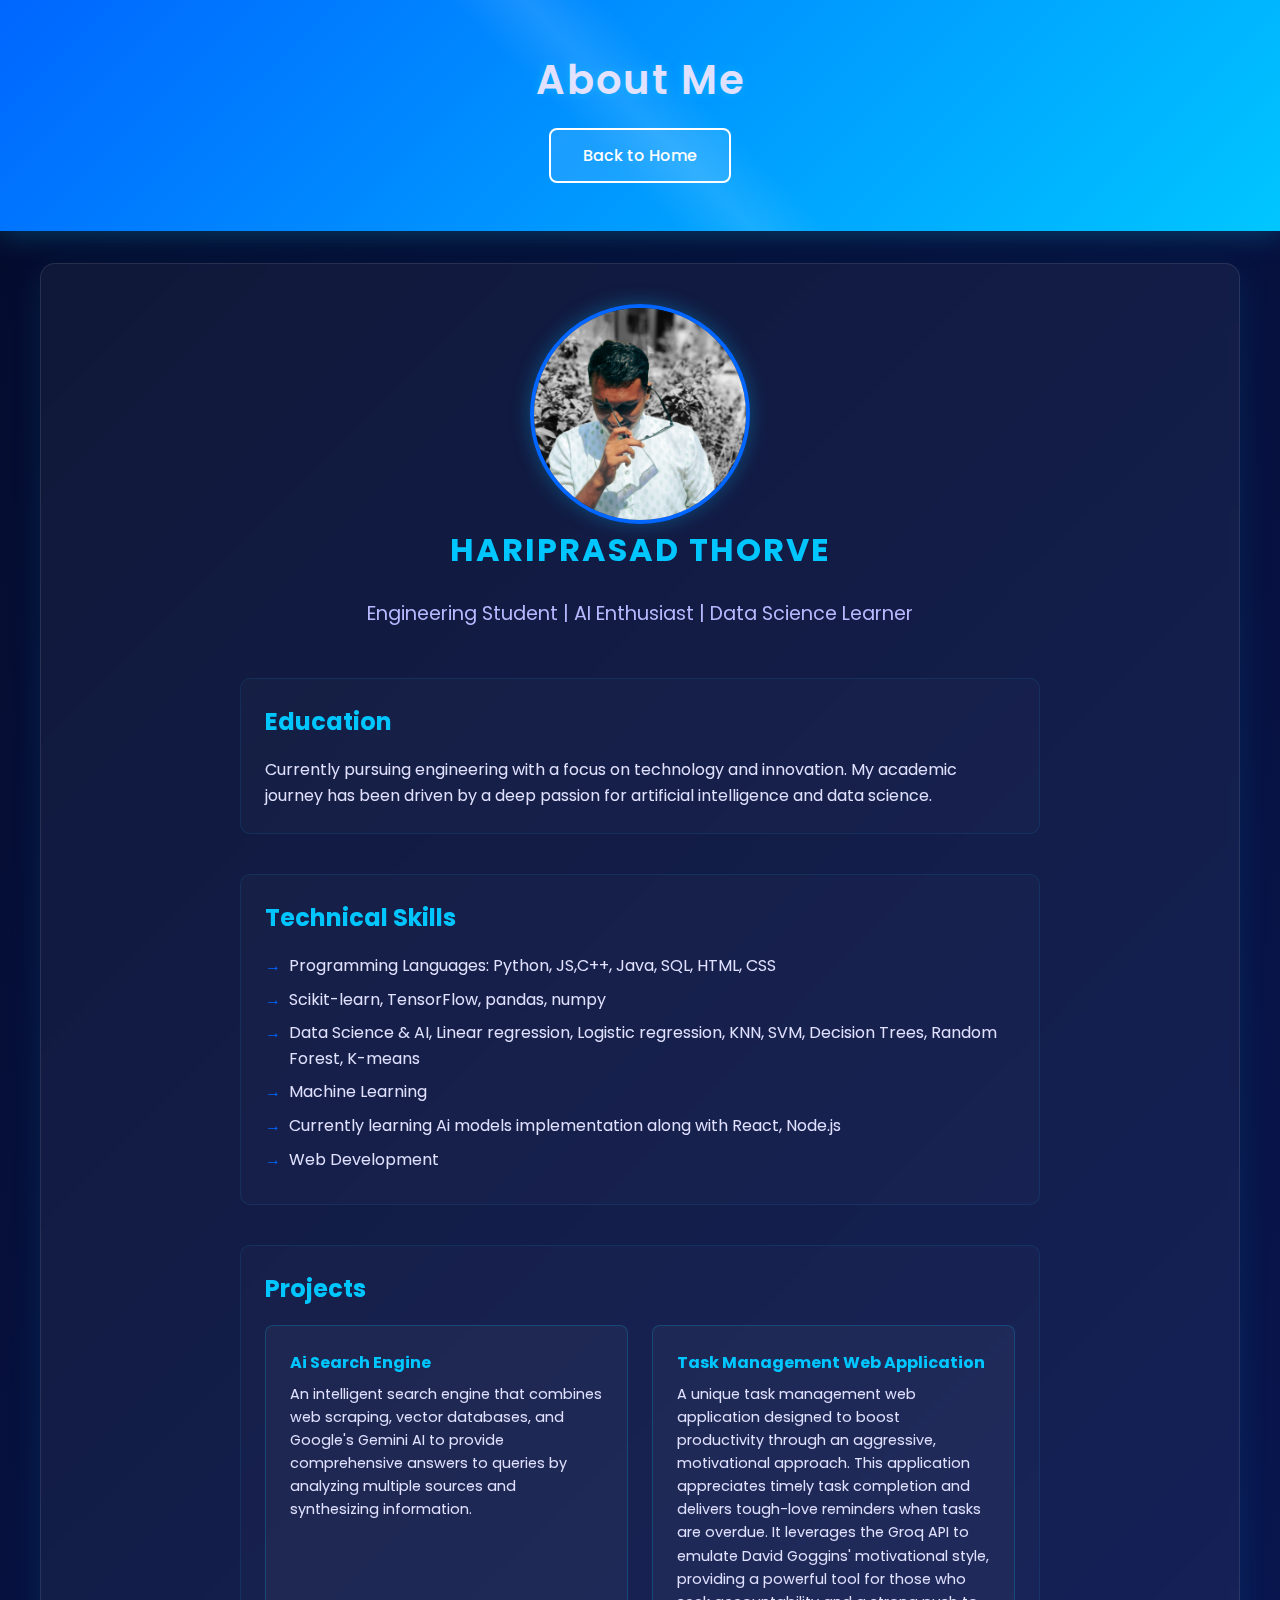
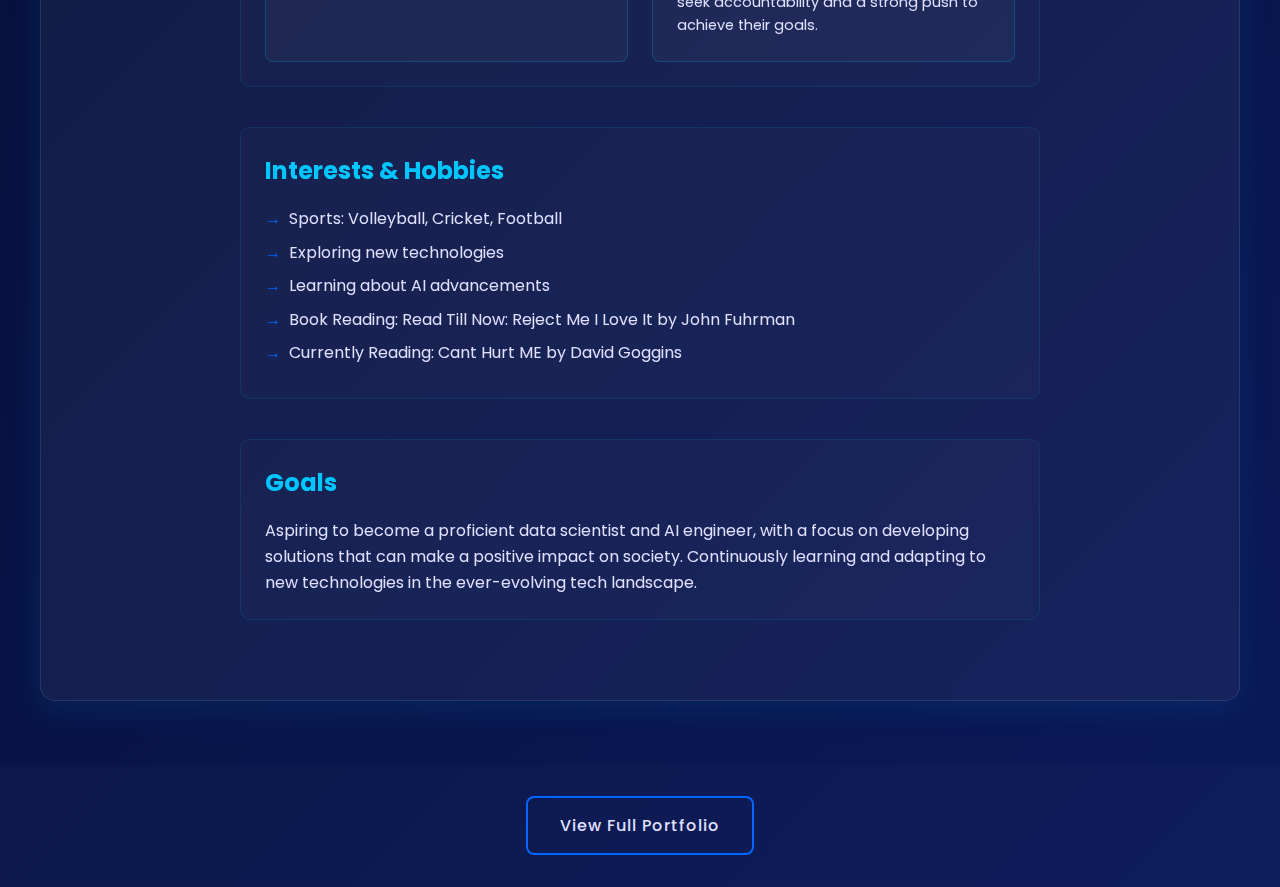
==== about.html @ 7b885e51 "Add files via upload" ====
<!DOCTYPE html>
<html lang="en">
<head>
    <meta charset="UTF-8">
    <meta name="viewport" content="width=device-width, initial-scale=1.0">
    <title>About Hariprasad Thorve</title>
    <link rel="stylesheet" href="styles.css">
    <link href="https://fonts.googleapis.com/css2?family=Poppins:wght@300;400;500;600;700&display=swap" rel="stylesheet">
</head>
<body>
    <header>
        <h1 class="animate-text">About Me</h1>
        <a href="index.html" class="about-btn">Back to Home</a>
    </header>

    <section id="detailed-about">
        <div class="profile-section">
            <div class="profile-photo">
                <img src="images/myImage.jpg" alt="Hariprasad Thorve" id="profile-img">
            </div>
            <h2>Hariprasad Thorve</h2>
            <p class="tagline">Engineering Student | AI Enthusiast | Data Science Learner</p>
        </div>

        <div class="about-content">
            <div class="about-section">
                <h3>Education</h3>
                <p>Currently pursuing engineering with a focus on technology and innovation. My academic journey has been driven by a deep passion for artificial intelligence and data science.</p>
            </div>

            <div class="about-section">
                <h3>Technical Skills</h3>
                <ul class="skills-list">
                    <li>Programming Languages: Python, JS,C++, Java, SQL, HTML, CSS</li>
                    <li>Scikit-learn, TensorFlow, pandas, numpy</li>
                    <li>Data Science & AI, Linear regression, Logistic regression, KNN, SVM, Decision Trees, Random Forest, K-means</li>
                    <li>Machine Learning</li>
                    <li>Currently learning Ai models implementation along with React, Node.js</li>
                    <li>Web Development</li>
                </ul>
            </div>

            <div class="about-section">
                <h3>Projects</h3>
                <div class="projects-grid">
                    <div class="project-card">
                        <h4>Ai Search Engine</h4>
                        <p>An intelligent search engine that combines web scraping, vector databases, and Google's Gemini AI to provide comprehensive answers to queries by analyzing multiple sources and synthesizing information.</p>
                    </div>
                    <div class="project-card">
                        <h4>Task Management Web Application</h4>
                        <p>A unique task management web application designed to boost productivity through an aggressive, motivational approach. This application appreciates timely task completion and delivers tough-love reminders when tasks are overdue. It leverages the Groq API to emulate David Goggins' motivational style, providing a powerful tool for those who seek accountability and a strong push to achieve their goals.</p>
                    </div>
                </div>
            </div>

            <div class="about-section">
                <h3>Interests & Hobbies</h3>
                <ul class="interests-list">
                    <li>Sports: Volleyball, Cricket, Football</li>
                    <li>Exploring new technologies</li>
                    <li>Learning about AI advancements</li>
                    <li>Book Reading: Read Till Now: Reject Me I Love It by John Fuhrman</li>
                    <li>Currently Reading: Cant Hurt ME by David Goggins</li>
                </ul>
            </div>

            <div class="about-section">
                <h3>Goals</h3>
                <p>Aspiring to become a proficient data scientist and AI engineer, with a focus on developing solutions that can make a positive impact on society. Continuously learning and adapting to new technologies in the ever-evolving tech landscape.</p>
            </div>
        </div>
    </section>

    <footer>
        <a href="https://harithorve.github.io/Portfolio/" class="portfolio-link">View Full Portfolio</a>
    </footer>
</body>
</html>
---- styles.css ----
* {
    margin: 0;
    padding: 0;
    box-sizing: border-box;
    font-family: 'Poppins', sans-serif;
}

body {
    line-height: 1.6;
    color: #E0E0FF;
    background: #040B2B;
    background: linear-gradient(135deg, #040B2B 0%, #0A1959 100%);
    min-height: 100vh;
}

header {
    background: linear-gradient(135deg, #0066FF, #00C6FF);
    padding: 3rem;
    text-align: center;
    position: relative;
    overflow: hidden;
    box-shadow: 0 0 30px rgba(0, 198, 255, 0.3);
}

/* Cool shine effect on header */
header::before {
    content: '';
    position: absolute;
    top: 0;
    left: 0;
    width: 100%;
    height: 100%;
    background: linear-gradient(45deg, transparent 45%, rgba(255,255,255,0.1) 50%, transparent 55%);
    animation: shine 3s infinite;
}

.animate-text {
    animation: glow 2s ease-in-out infinite alternate;
    font-size: 2.5rem;
    font-weight: 600;
    letter-spacing: 2px;
    text-shadow: 0 0 10px rgba(0, 198, 255, 0.5);
}

@keyframes glow {
    from { text-shadow: 0 0 10px rgba(0, 198, 255, 0.5); }
    to { text-shadow: 0 0 20px rgba(0, 198, 255, 0.8), 0 0 30px rgba(0, 198, 255, 0.6); }
}

@keyframes shine {
    0% { transform: translateX(-100%); }
    100% { transform: translateX(100%); }
}


section {
    padding: 2.5rem;
    margin: 2rem auto;
    max-width: 1200px;
    background: rgba(255, 255, 255, 0.05);
    border-radius: 15px;
    box-shadow: 0 8px 32px 0 rgba(0, 198, 255, 0.1);
    backdrop-filter: blur(4px);
    border: 1px solid rgba(255, 255, 255, 0.1);
    transition: transform 0.3s ease;
}

section:hover {
    transform: translateY(-5px);
}


.about-text {
    font-size: 1.3rem;
    margin-bottom: 2.5rem;
    text-align: center;
    color: #B8B8FF;
}

.profile-photo {
    width: 220px;
    height: 220px;
    margin: 0 auto;
    border-radius: 50%;
    overflow: hidden;
    border: 4px solid #0066FF;
    box-shadow: 0 0 20px rgba(0, 198, 255, 0.3);
}

#profile-img {
    width: 100%;
    height: 100%;
    object-fit: cover;
    transition: transform 0.3s ease;
}

.profile-photo:hover #profile-img {
    transform: scale(1.1);
}

/* Table Styles */
table {
    width: 100%;
    border-collapse: separate;
    border-spacing: 0;
    margin: 1.5rem 0;
    background: rgba(255, 255, 255, 0.03);
}

th, td {
    padding: 1.2rem;
    border: 1px solid rgba(0, 198, 255, 0.2);
    text-align: left;
}

th {
    background: #0066FF;
    color: white;
    font-weight: 600;
    letter-spacing: 1px;
}

td {
    background: rgba(255, 255, 255, 0.02);
}

/* Media Section */
.video-container, .audio-container {
    margin: 2.5rem 0;
    background: rgba(255, 255, 255, 0.02);
    padding: 1.5rem;
    border-radius: 10px;
}

.gallery-container {
    display: grid;
    grid-template-columns: repeat(2, 1fr);
    gap: 2rem;
    padding: 1rem;
}

.gallery-container img {
    width: 100%;
    height: 300px;
    object-fit: cover;
    border-radius: 10px;
    transition: all 0.3s ease;
    border: 2px solid transparent;
}

.gallery-container img:hover {
    transform: scale(1.03);
    border-color: #0066FF;
    box-shadow: 0 0 20px rgba(0, 198, 255, 0.3);
}


.survey-form, .contact-form {
    display: flex;
    flex-direction: column;
    gap: 1.5rem;
    max-width: 600px;
    margin: 0 auto;
}

input, select, textarea {
    width: 100%;
    padding: 1rem;
    background: rgba(255, 255, 255, 0.05);
    border: 1px solid rgba(0, 198, 255, 0.2);
    border-radius: 8px;
    color: #E0E0FF;
    transition: all 0.3s ease;
}

input:focus, select:focus, textarea:focus {
    outline: none;
    border-color: #0066FF;
    box-shadow: 0 0 10px rgba(0, 198, 255, 0.3);
}

button {
    background: linear-gradient(135deg, #0066FF, #00C6FF);
    color: white;
    padding: 1rem 2rem;
    border: none;
    border-radius: 8px;
    cursor: pointer;
    transition: all 0.3s ease;
    font-weight: 600;
    letter-spacing: 1px;
    text-transform: uppercase;
}

button:hover {
    background: linear-gradient(135deg, #00C6FF, #0066FF);
    transform: translateY(-2px);
    box-shadow: 0 5px 15px rgba(0, 198, 255, 0.4);
}


.event-container {
    background: rgba(255, 255, 255, 0.02);
    padding: 2rem;
    border-radius: 15px;
    border: 1px solid rgba(0, 198, 255, 0.2);
}

.event-nav {
    display: flex;
    justify-content: center;
    gap: 2rem;
    margin-bottom: 2rem;
}

.event-nav a {
    color: #E0E0FF;
    text-decoration: none;
    padding: 0.8rem 1.5rem;
    border-radius: 8px;
    transition: all 0.3s ease;
    background: rgba(0, 198, 255, 0.1);
}

.event-nav a:hover {
    background: rgba(0, 198, 255, 0.2);
    transform: translateY(-2px);
}


footer {
    text-align: center;
    padding: 3rem;
    background: rgba(255, 255, 255, 0.02);
    margin-top: 4rem;
    
}

.portfolio-link {
    color: #E0E0FF;
    text-decoration: none;
    padding: 1rem 2rem;
    border: 2px solid #0066FF;
    border-radius: 8px;
    transition: all 0.3s ease;
    font-weight: 500;
    letter-spacing: 1px;
}

.portfolio-link:hover {
    background: #0066FF;
    color: white;
    box-shadow: 0 0 20px rgba(0, 198, 255, 0.3);
}


h2 {
    color: #00C6FF;
    margin-bottom: 1.5rem;
    font-size: 2rem;
    text-align: center;
    text-transform: uppercase;
    letter-spacing: 2px;
}

h3 {
    color: #0066FF;
    margin-bottom: 1rem;
    font-size: 1.5rem;
}


@media (max-width: 768px) {
    section {
        padding: 1.5rem;
        margin: 1rem;
    }

    .gallery-container {
        grid-template-columns: 1fr;
    }

    .event-nav {
        flex-direction: column;
        align-items: center;
    }

    .animate-text {
        font-size: 2rem;
    }

    .profile-photo {
        width: 180px;
        height: 180px;
    }
}


@import url('https://fonts.googleapis.com/css2?family=Poppins:wght@300;400;500;600;700&display=swap');


.event-content {
    padding: 2rem 0;
}

.event-content h3 {
    margin-top: 2rem;
    color: #00C6FF;
    font-size: 1.8rem;
}

.event-content p {
    color: #E0E0FF;
    margin-bottom: 2rem;
}

.event-schedule {
    width: 100%;
    margin: 1rem 0 2rem 0;
    border-collapse: separate;
    border-spacing: 0;
}

.event-schedule th,
.event-schedule td {
    padding: 1rem;
    border: 1px solid rgba(0, 198, 255, 0.2);
}

.event-schedule th {
    background: #0066FF;
    color: white;
}

.event-schedule td {
    background: rgba(255, 255, 255, 0.02);
}

.speakers-list {
    list-style: none;
    margin: 1rem 0 2rem 0;
}

.speakers-list li {
    padding: 0.5rem 0;
    color: #E0E0FF;
}

.event-register {
    max-width: 500px;
    margin: 1rem 0;
}

.event-register .form-group {
    margin-bottom: 1rem;
}

.event-register label {
    display: block;
    margin-bottom: 0.5rem;
    color: #E0E0FF;
}

.event-register input {
    width: 100%;
    padding: 0.8rem;
    background: rgba(255, 255, 255, 0.05);
    border: 1px solid rgba(0, 198, 255, 0.2);
    border-radius: 8px;
    color: #E0E0FF;
}

.register-btn {
    margin-top: 1rem;
}

.event-nav {
    background: rgba(0, 198, 255, 0.05);
    padding: 1rem;
    border-radius: 8px;
    margin-bottom: 2rem;
}

.event-nav a {
    font-weight: 500;
}


.event-content::after {
    content: '© 2023 Tech Conference';
    display: block;
    text-align: left;
    margin-top: 2rem;
    color: #E0E0FF;
    opacity: 0.7;
    font-size: 0.9rem;
}

.about-btn {
    display: inline-block;
    margin-top: 1rem;
    padding: 0.8rem 2rem;
    background: rgba(255, 255, 255, 0.1);
    border: 2px solid white;
    border-radius: 8px;
    color: white;
    text-decoration: none;
    font-weight: 500;
    transition: all 0.3s ease;
}

.about-btn:hover {
    background: white;
    color: #0066FF;
    transform: translateY(-2px);
    box-shadow: 0 5px 15px rgba(255, 255, 255, 0.2);
}

/* About page specific styles */
.profile-section {
    text-align: center;
    margin-bottom: 3rem;
}

.tagline {
    color: #B8B8FF;
    font-size: 1.2rem;
    margin: 1rem 0;
}

.about-content {
    max-width: 800px;
    margin: 0 auto;
}

.about-section {
    margin-bottom: 2.5rem;
    padding: 1.5rem;
    background: rgba(255, 255, 255, 0.02);
    border-radius: 10px;
    border: 1px solid rgba(0, 198, 255, 0.1);
}

.about-section h3 {
    color: #00C6FF;
    margin-bottom: 1rem;
}

.skills-list, .interests-list {
    list-style: none;
    padding: 0;
}

.skills-list li, .interests-list li {
    margin: 0.5rem 0;
    color: #E0E0FF;
    padding-left: 1.5rem;
    position: relative;
}

.skills-list li:before, .interests-list li:before {
    content: '→';
    position: absolute;
    left: 0;
    color: #0066FF;
}

.projects-grid {
    display: grid;
    grid-template-columns: repeat(auto-fit, minmax(250px, 1fr));
    gap: 1.5rem;
    margin-top: 1rem;
}

.project-card {
    padding: 1.5rem;
    background: rgba(255, 255, 255, 0.03);
    border-radius: 8px;
    border: 1px solid rgba(0, 198, 255, 0.2);
    transition: transform 0.3s ease;
}

.project-card:hover {
    transform: translateY(-5px);
}

.project-card h4 {
    color: #00C6FF;
    margin-bottom: 0.5rem;
}

.project-card p {
    color: #E0E0FF;
    font-size: 0.9rem;
}

@media (max-width: 768px) {
    .projects-grid {
        grid-template-columns: 1fr;
    }
    
    .about-section {
        padding: 1rem;
    }
}
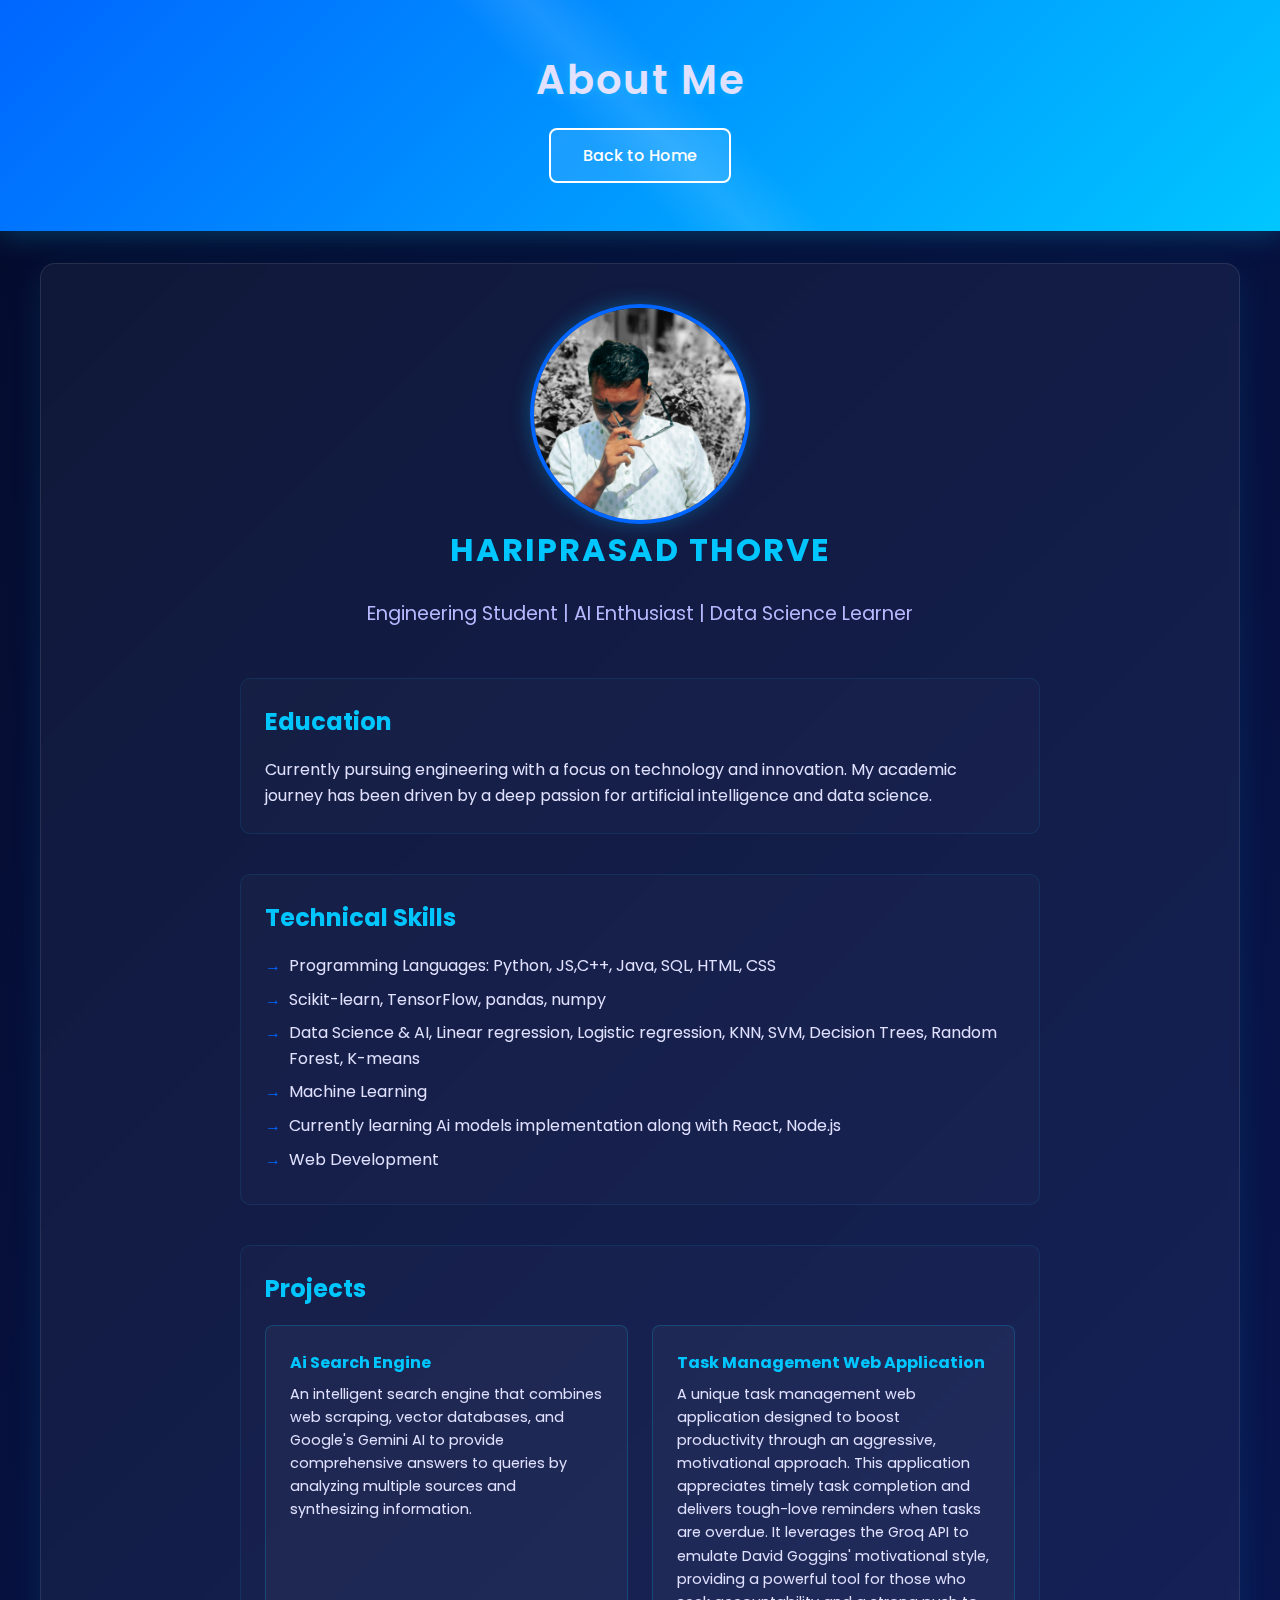
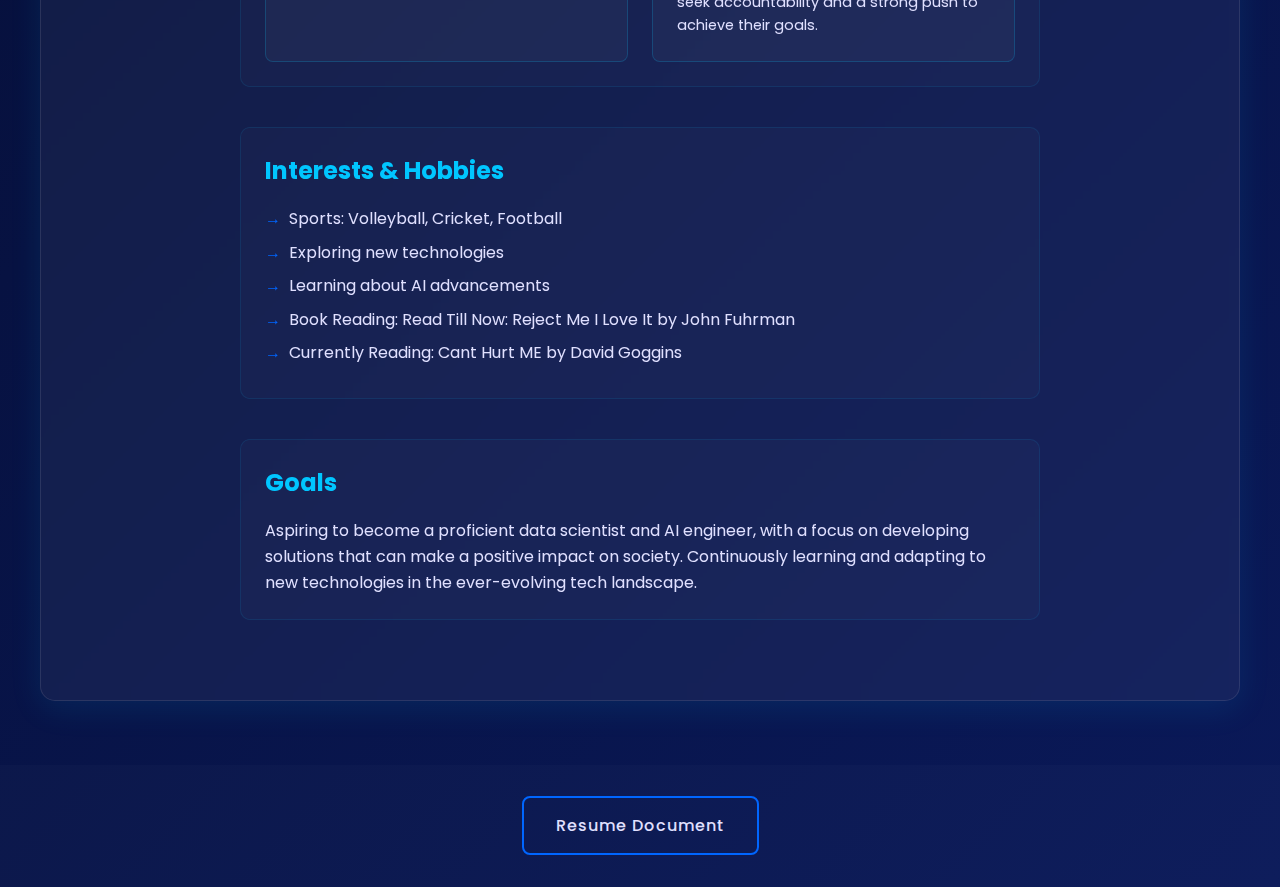
==== commit f476a415: "Update about.html" ====
--- a/about.html
+++ b/about.html
@@ -73,7 +73,7 @@
     </section>
 
     <footer>
-        <a href="https://harithorve.github.io/Portfolio/" class="portfolio-link">View Full Portfolio</a>
+        <a href="HariprasadThorveResume (1).pdf" class="portfolio-link">Resume Document</a>
     </footer>
 </body>
-</html> +</html> 
